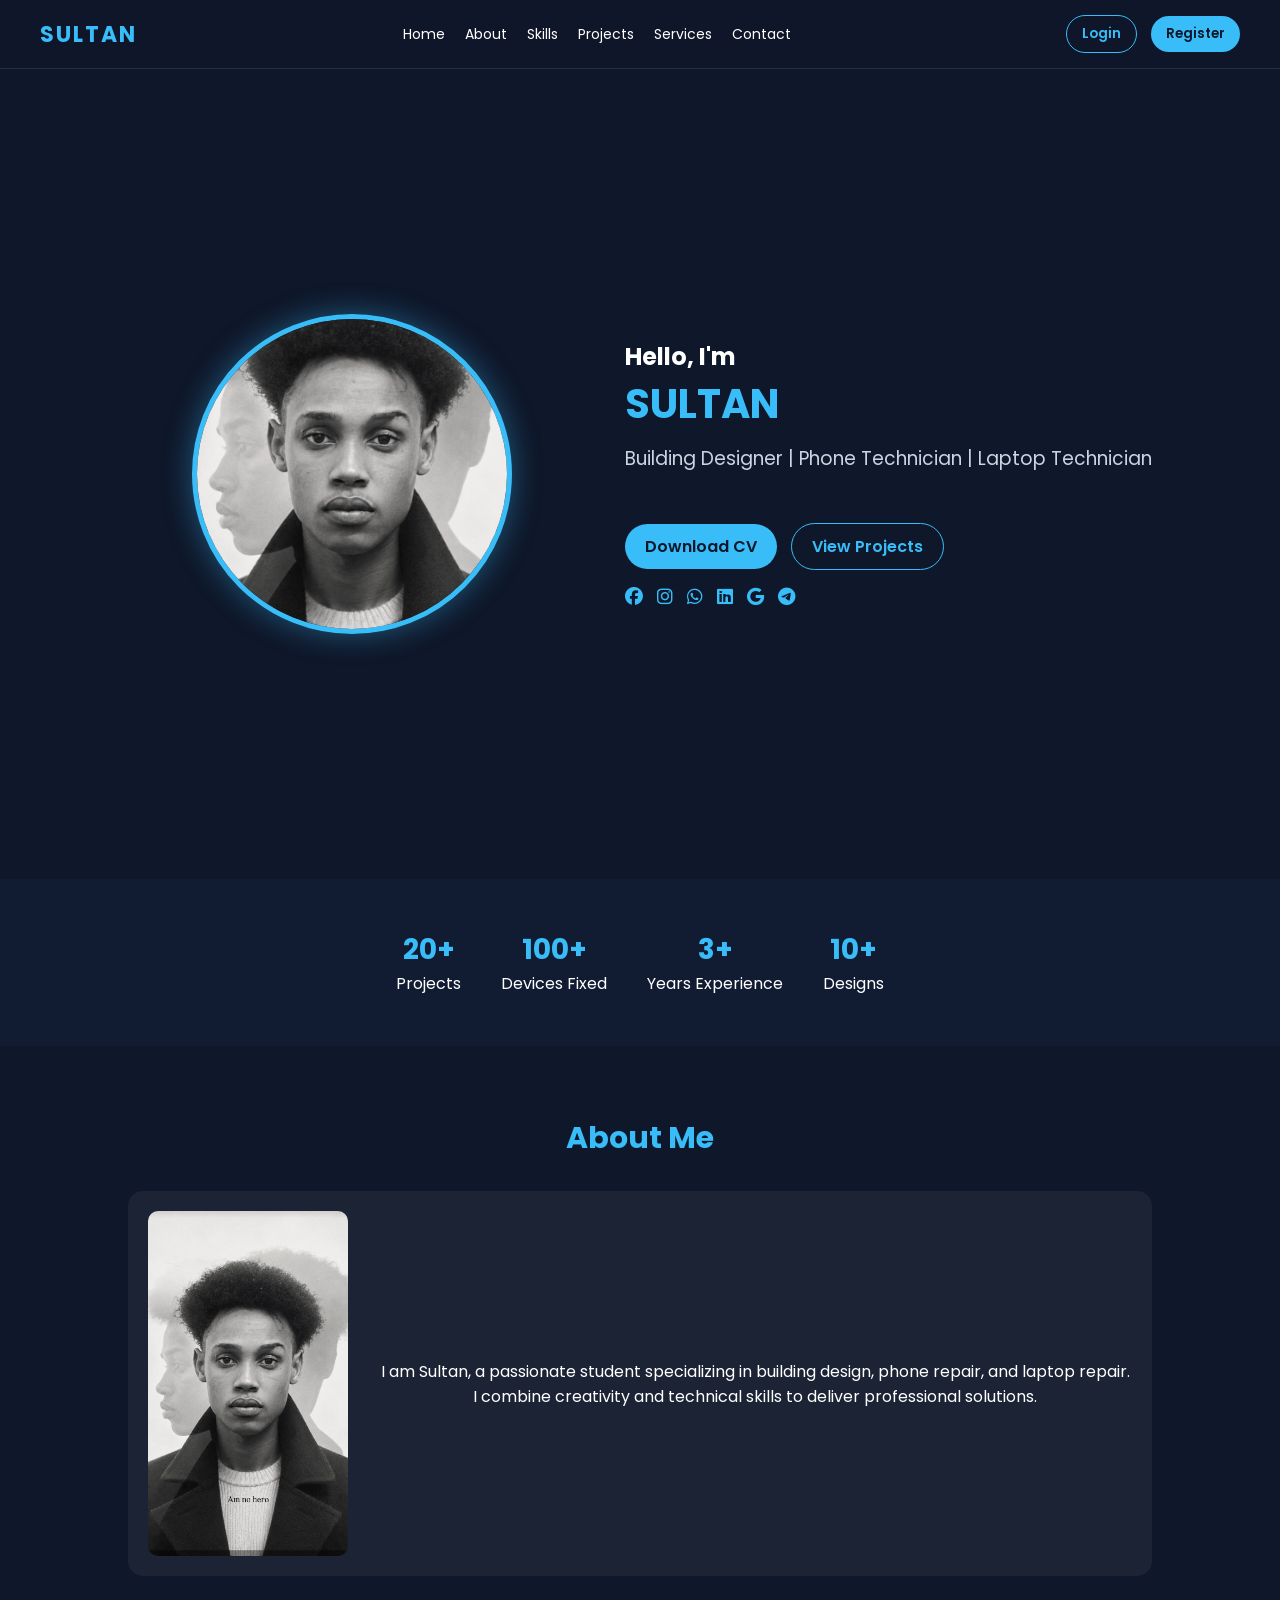
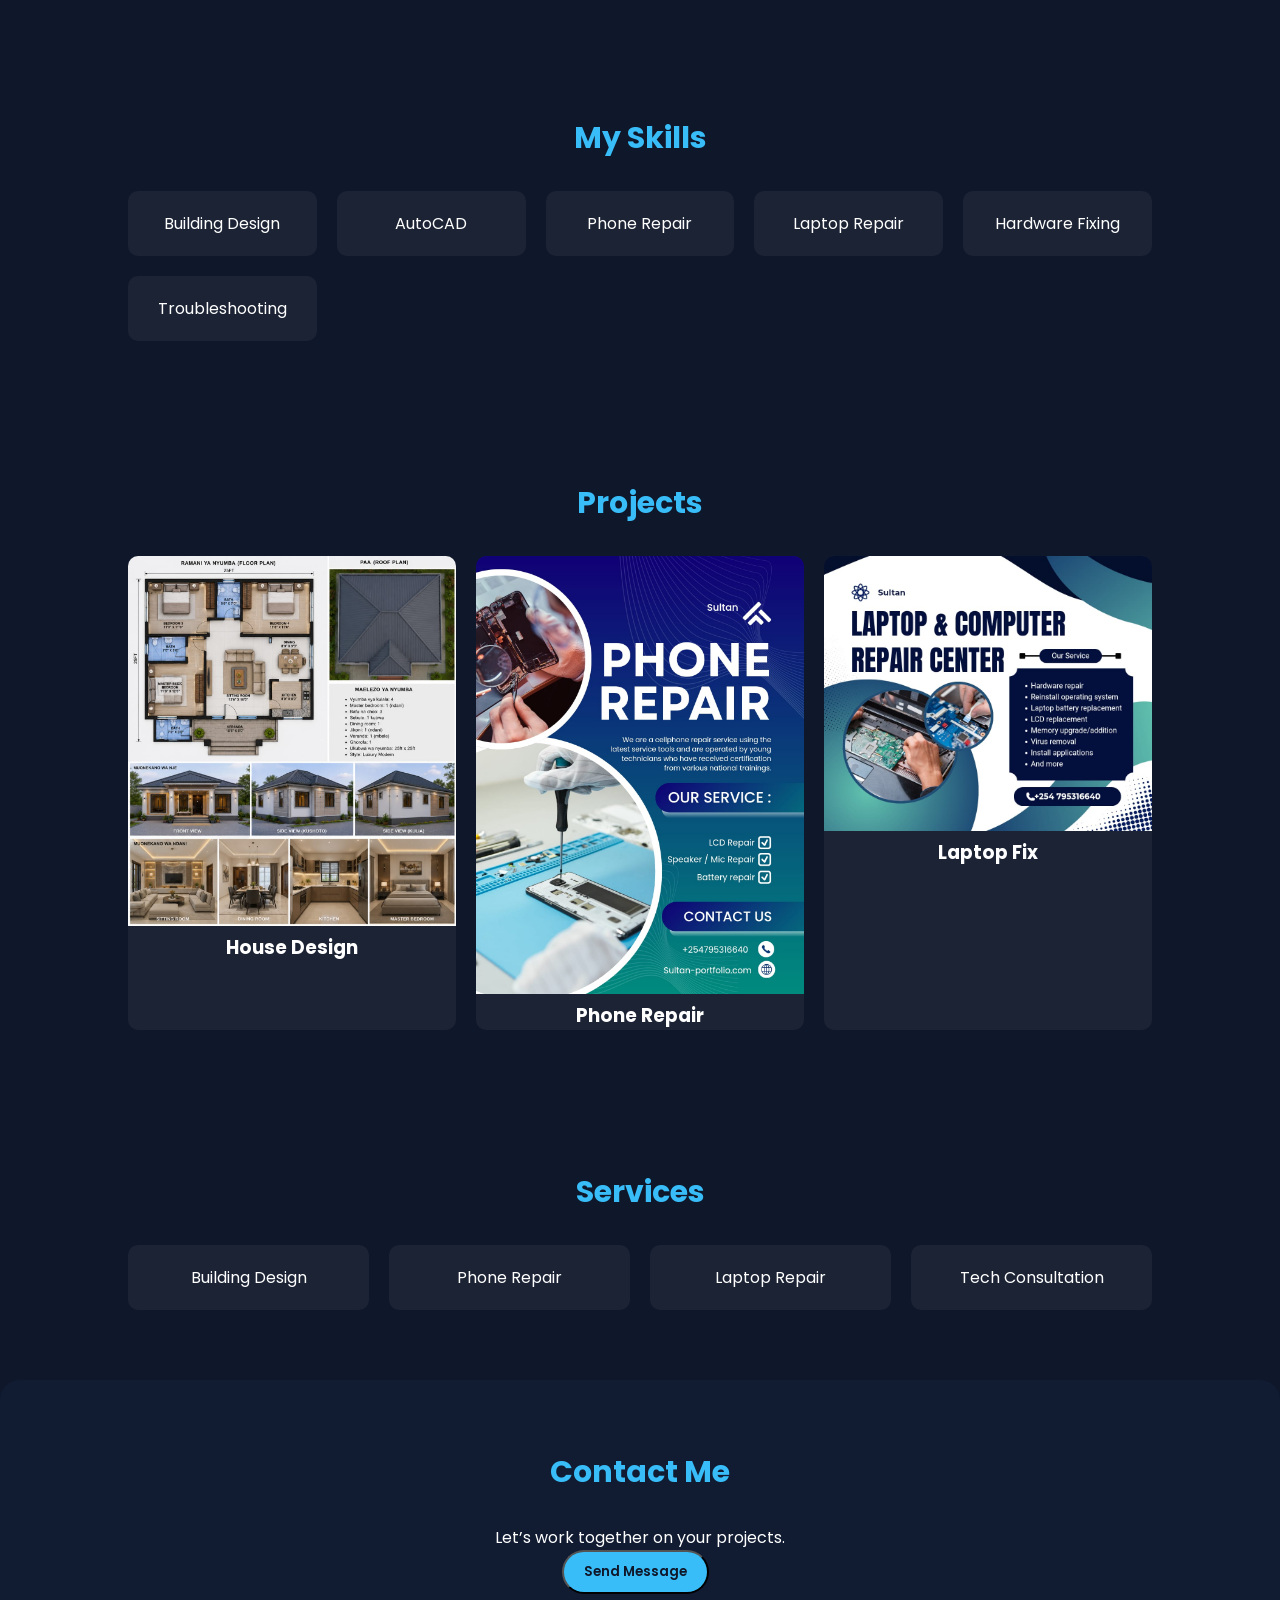
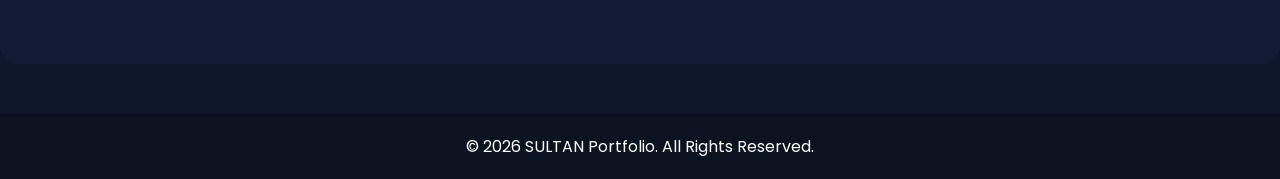
==== index.html @ 7c3688dc "first commit sultan-portfolio" ====
<!DOCTYPE html>
<html lang="en">
<head>
  <meta charset="UTF-8">
  <meta name="viewport" content="width=device-width, initial-scale=1.0">
  <title>SULTAN Portfolio</title>

  <!-- CSS Files -->
  <link rel="stylesheet" href="css/style.css">
  <link rel="stylesheet" href="css/responsive.css">
  <link rel="stylesheet" href="css/animations.css">

  <!-- Icons (optional later use) -->
  <link rel="stylesheet" href="https://cdnjs.cloudflare.com/ajax/libs/font-awesome/6.5.0/css/all.min.css">
</head>

<body>

<!-- ================= NAVBAR ================= -->
<header class="navbar">
  <div class="logo">SULTAN</div>

  <!-- HAMBURGER BUTTON (NEW) -->
  <div class="menu-toggle" id="menu-toggle">
    ☰
  </div>

  <nav class="nav-links" id="nav-links">
    <a href="#home">Home</a>
    <a href="#about">About</a>
    <a href="#skills">Skills</a>
    <a href="#projects">Projects</a>
    <a href="#services">Services</a>
    <a href="#contact">Contact</a>
  </nav>

  <div class="auth-buttons">
    <button id="loginBtn">Login</button>
    <button id="registerBtn">Register</button>
  </div>
</header>


<!-- ================= HERO SECTION ================= -->
<section id="home" class="hero">

  <!-- LEFT IMAGE -->
  <div class="hero-img">
    <img src="images/sultan.jpg" alt="Sultan Profile">
  </div>

  <!-- RIGHT CONTENT -->
  <div class="hero-content">
    <h2 class="hello-text">Hello, I'm</h2>
    <h1><span>SULTAN</span></h1>
    <h3>Building Designer | Phone Technician | Laptop Technician</h3>

    <p class="typing-text">
      <!-- JS typing effect later -->
    </p>

    <div class="hero-buttons">
      <a href="documents/Sultan-CV.pdf" class="btn">Download CV</a>
      <a href="#projects" class="btn outline">View Projects</a>
    </div>

    <!-- SOCIAL ICONS -->
    <div class="social-icons">
      <i class="fab fa-facebook"></i>
      <i class="fab fa-instagram"></i>
      <i class="fab fa-whatsapp"></i>
      <i class="fab fa-linkedin"></i>
       <i class="fab fa-google"></i>
        <i class="fab fa-telegram"></i>
    </div>
  </div>
</section>


<!-- ================= STATS SECTION ================= -->
<section class="stats">
  <div class="stat-box">
    <h2>20+</h2>
    <p>Projects</p>
  </div>

  <div class="stat-box">
    <h2>100+</h2>
    <p>Devices Fixed</p>
  </div>

  <div class="stat-box">
    <h2>3+</h2>
    <p>Years Experience</p>
  </div>

  <div class="stat-box">
    <h2>10+</h2>
    <p>Designs</p>
  </div>
</section>


<!-- ================= ABOUT ================= -->
<section id="about" class="section">
  <h2>About Me</h2>

  <div class="card">
    <img src="images/sultan.jpg" alt="Sultan">

    <div>
      <p>
        I am Sultan, a passionate student specializing in building design,
        phone repair, and laptop repair. I combine creativity and technical
        skills to deliver professional solutions.
      </p>
    </div>
  </div>
</section>


<!-- ================= SKILLS ================= -->
<section id="skills" class="section">
  <h2>My Skills</h2>

  <div class="grid">
    <div class="box">Building Design</div>
    <div class="box">AutoCAD</div>
    <div class="box">Phone Repair</div>
    <div class="box">Laptop Repair</div>
    <div class="box">Hardware Fixing</div>
    <div class="box">Troubleshooting</div>
  </div>
</section>


<!-- ================= PROJECTS ================= -->
<section id="projects" class="section">
  <h2>Projects</h2>

  <div class="grid">
    <div class="project">
      <img src="images/project1.jpg">
      <h3>House Design</h3>
    </div>

    <div class="project">
      <img src="images/project2.jpg">
      <h3>Phone Repair</h3>
    </div>

    <div class="project">
      <img src="images/project3.jpg">
      <h3>Laptop Fix</h3>
    </div>
  </div>
</section>


<!-- ================= SERVICES ================= -->
<section id="services" class="section">
  <h2>Services</h2>

  <div class="grid">
    <div class="box">Building Design</div>
    <div class="box">Phone Repair</div>
    <div class="box">Laptop Repair</div>
    <div class="box">Tech Consultation</div>
  </div>
</section>


<!-- ================= CONTACT ================= -->
<section id="contact" class="section">
  <h2>Contact Me</h2>

  <p>Let’s work together on your projects.</p>

  <button class="btn">Send Message</button>
</section>


<!-- ================= FOOTER ================= -->
<footer>
  <p>© 2026 SULTAN Portfolio. All Rights Reserved.</p>
</footer>


<!-- ================= LOGIN / REGISTER MODAL ================= -->
<div id="authModal" class="modal">

  <div class="modal-box">

    <span class="close" id="closeModal">&times;</span>

    <!-- LOGIN -->
    <div class="form" id="loginForm">
      <h2>Login</h2>
      <input type="email" placeholder="Email">
      <input type="password" placeholder="Password">
      <button>Login</button>
    </div>

    <!-- REGISTER -->
    <div class="form" id="registerForm">
      <h2>Register</h2>
      <input type="text" placeholder="Full Name">
      <input type="email" placeholder="Email">
      <input type="password" placeholder="Password">
      <button>Register</button>
    </div>

  </div>
</div>


<!-- JS -->
<script src="js/script.js"></script>

</body>
</html>
---- css/style.css ----
@import url('https://fonts.googleapis.com/css2?family=Poppins:wght@300;400;600;700&display=swap');

/* ================= GLOBAL ================= */
* {
  margin: 0;
  padding: 0;
  box-sizing: border-box;
  font-family: "Poppins", sans-serif;
}

body {
  background: #0f172a;
  color: #ffffff;
  scroll-behavior: smooth;
}

/* ================= NAVBAR ================= */
.navbar {
  position: sticky;
  top: 0;
  width: 100%;
  display: flex;
  justify-content: space-between;
  align-items: center;
  padding: 15px 40px;
  background: rgba(15, 23, 42, 0.8);
  backdrop-filter: blur(12px);
  z-index: 1000;
  border-bottom: 1px solid rgba(255,255,255,0.1);
}

.logo {
  font-size: 22px;
  font-weight: bold;
  color: #38bdf8;
  letter-spacing: 2px;
}

.nav-links {
  display: flex;
  gap: 20px;
}

.nav-links a {
  color: #ffffff;
  text-decoration: none;
  font-size: 14px;
  transition: 0.3s;
}

.nav-links a:hover {
  color: #38bdf8;
}

/* ================= BUTTONS ================= */
.auth-buttons button {
  padding: 8px 15px;
  border: none;
  border-radius: 20px;
  cursor: pointer;
  margin-left: 10px;
  font-weight: 600;
  transition: 0.3s;
}

#loginBtn {
  background: transparent;
  border: 1px solid #38bdf8;
  color: #38bdf8;
}

#registerBtn {
  background: #38bdf8;
  color: #0f172a;
}

.auth-buttons button:hover {
  transform: scale(1.05);
}

/* ================= HERO ================= */
.hero {
  display: flex;
  justify-content: center;
  align-items: center;
  gap: 60px;
  padding: 80px 10%;
  min-height: 90vh;
}

.hero-img img {
  width: 320px;
  height: 320px;
  border-radius: 50%;
  object-fit: cover;
  border: 5px solid #38bdf8;
  box-shadow: 0 0 30px rgba(56,189,248,0.4);
}

.hero-content h1 {
  font-size: 40px;
}

.hero-content h1 span {
  color: #38bdf8;
}

.hero-content h3 {
  margin-top: 10px;
  font-weight: 400;
  color: #cbd5e1;
}

.typing-text {
  margin-top: 10px;
  color: #38bdf8;
  min-height: 20px;
}
.hero {
  display: flex;
  align-items: center;
  justify-content: space-between;
  gap: 50px;
  padding: 80px 10%;
  flex-wrap: wrap;
}
.hero-img {
  flex: 1;
  display: flex;
  justify-content: center;
}

.hero-img img {
  width: 320px;
  height: 320px;
  border-radius: 50%;
  object-fit: cover;
  border: 5px solid #38bdf8;
}


/* ================= BUTTONS ================= */
.hero-buttons {
  margin-top: 20px;
}

.btn {
  display: inline-block;
  padding: 10px 20px;
  margin-right: 10px;
  background: #38bdf8;
  color: #0f172a;
  border-radius: 25px;
  text-decoration: none;
  font-weight: 600;
  transition: 0.3s;
}

.btn:hover {
  transform: translateY(-3px);
}

.btn.outline {
  background: transparent;
  border: 1px solid #38bdf8;
  color: #38bdf8;
}

/* ================= SOCIAL ICONS ================= */
.social-icons {
  margin-top: 15px;
}

.social-icons i {
  margin-right: 10px;
  font-size: 18px;
  cursor: pointer;
  color: #38bdf8;
}

/* ================= STATS ================= */
.stats {
  display: flex;
  justify-content: center;
  gap: 40px;
  padding: 50px 10%;
  background: #111c33;
}

.stat-box {
  text-align: center;
}

.stat-box h2 {
  color: #38bdf8;
  font-size: 28px;
}

/* ================= SECTIONS ================= */
.section {
  padding: 70px 10%;
  text-align: center;
}

.section h2 {
  margin-bottom: 30px;
  font-size: 30px;
  color: #38bdf8;
}

/* ================= CARD ================= */
.card {
  display: flex;
  gap: 30px;
  align-items: center;
  background: rgba(255,255,255,0.05);
  padding: 20px;
  border-radius: 15px;
}

.card img {
  width: 200px;
  border-radius: 10px;
}

/* ================= GRID ================= */
.grid {
  display: grid;
  grid-template-columns: repeat(auto-fit, minmax(180px, 1fr));
  gap: 20px;
}

.box {
  background: rgba(255,255,255,0.05);
  padding: 20px;
  border-radius: 10px;
  transition: 0.3s;
}

.box:hover {
  transform: translateY(-5px);
  background: rgba(56,189,248,0.1);
}

/* ================= PROJECTS ================= */
.project {
  background: rgba(255,255,255,0.05);
  border-radius: 10px;
  overflow: hidden;
  transition: 0.3s;
}

.project img {
  width: 100%;
}

.project:hover {
  transform: scale(1.05);
}

/* ================= CONTACT ================= */
#contact {
  background: #111c33;
  border-radius: 20px;
}

/* ================= FOOTER ================= */
footer {
  text-align: center;
  padding: 20px;
  background: #0b1220;
  margin-top: 50px;
}

/* ================= MODAL ================= */
.modal {
  display: none;
  position: fixed;
  top: 0;
  left: 0;
  width: 100%;
  height: 100%;
  background: rgba(0,0,0,0.8);
  justify-content: center;
  align-items: center;
}

.modal-box {
  background: #0f172a;
  padding: 30px;
  border-radius: 15px;
  width: 300px;
  text-align: center;
}

.modal-box input {
  width: 100%;
  padding: 10px;
  margin: 10px 0;
  border: none;
  border-radius: 5px;
}

.modal-box button {
  width: 100%;
  padding: 10px;
  background: #38bdf8;
  border: none;
  border-radius: 5px;
  font-weight: bold;
}

.close {
  float: right;
  cursor: pointer;
  font-size: 20px;
}

/* ================= MOBILE NAVBAR ================= */

.menu-toggle {
  display: none;
  font-size: 28px;
  cursor: pointer;
  color: #38bdf8;
}

/* MOBILE */
@media (max-width: 768px) {

  .menu-toggle {
    display: block;
  }

  .nav-links {
    position: absolute;
    top: 70px;
    left: 0;
    width: 100%;
    background: #0f172a;
    flex-direction: column;
    display: none;
    text-align: center;
    padding: 20px 0;
    border-top: 1px solid rgba(255,255,255,0.1);
  }

  .nav-links a {
    padding: 15px;
    display: block;
  }

  .nav-links.active {
    display: flex;
  }
}
---- css/responsive.css ----
/* ================= TABLETS ================= */
@media (max-width: 1024px) {

  .hero {
    flex-direction: column;
    text-align: center;
    padding: 60px 5%;
  }

  .hero-img img {
    width: 250px;
    height: 250px;
  }

  .nav-links {
    gap: 10px;
    flex-wrap: wrap;
    justify-content: center;
  }

  .stats {
    flex-wrap: wrap;
    gap: 20px;
  }
}


/* ================= MOBILE ================= */
@media (max-width: 768px) {

  /* NAVBAR FIX */
  .navbar {
    flex-direction: column;
    padding: 10px 15px;
    text-align: center;
  }

  .nav-links {
    flex-direction: column;
    width: 100%;
    margin-top: 10px;
  }

  .nav-links a {
    padding: 8px 0;
    display: block;
  }

  .auth-buttons {
    margin-top: 10px;
  }

  /* HERO FIX */
  .hero {
    flex-direction: column;
    padding: 40px 20px;
  }

  .hero-content h1 {
    font-size: 28px;
  }

  .hero-img img {
    width: 180px;
    height: 180px;
  }

  .hero-buttons {
    display: flex;
    flex-direction: column;
    gap: 10px;
  }

  /* STATS */
  .stats {
    flex-direction: column;
    text-align: center;
  }

  /* ABOUT CARD */
  .card {
    flex-direction: column;
    text-align: center;
  }

  .card img {
    width: 100%;
    max-width: 250px;
  }

  /* GRID FIX */
  .grid {
    grid-template-columns: 1fr;
  }

  /* PROJECTS */
  .project img {
    width: 100%;
    height: auto;
  }

  /* MODAL */
  .modal-box {
    width: 90%;
  }
}


/* ================= SMALL MOBILE ================= */
@media (max-width: 480px) {

  .hero-content h1 {
    font-size: 22px;
  }

  .hero-content h3 {
    font-size: 14px;
  }

  .btn {
    width: 100%;
    text-align: center;
  }

  .auth-buttons button {
    width: 100%;
    margin: 5px 0;
  }
}
@media (max-width: 1024px) {

  .nav-links {
    flex-wrap: wrap;
    justify-content: center;
    gap: 10px;
  }
}

@media (max-width: 768px) {

  .nav-links {
    flex-direction: column;
    width: 100%;
    text-align: center;
    margin-top: 10px;
  }

  .nav-links a {
    padding: 10px;
    display: block;
  }
}

@media (max-width: 1024px) {

  .stats {
    grid-template-columns: repeat(2, 1fr);
  }
}

@media (max-width: 768px) {

  .stats {
    grid-template-columns: 1fr;
  }
}
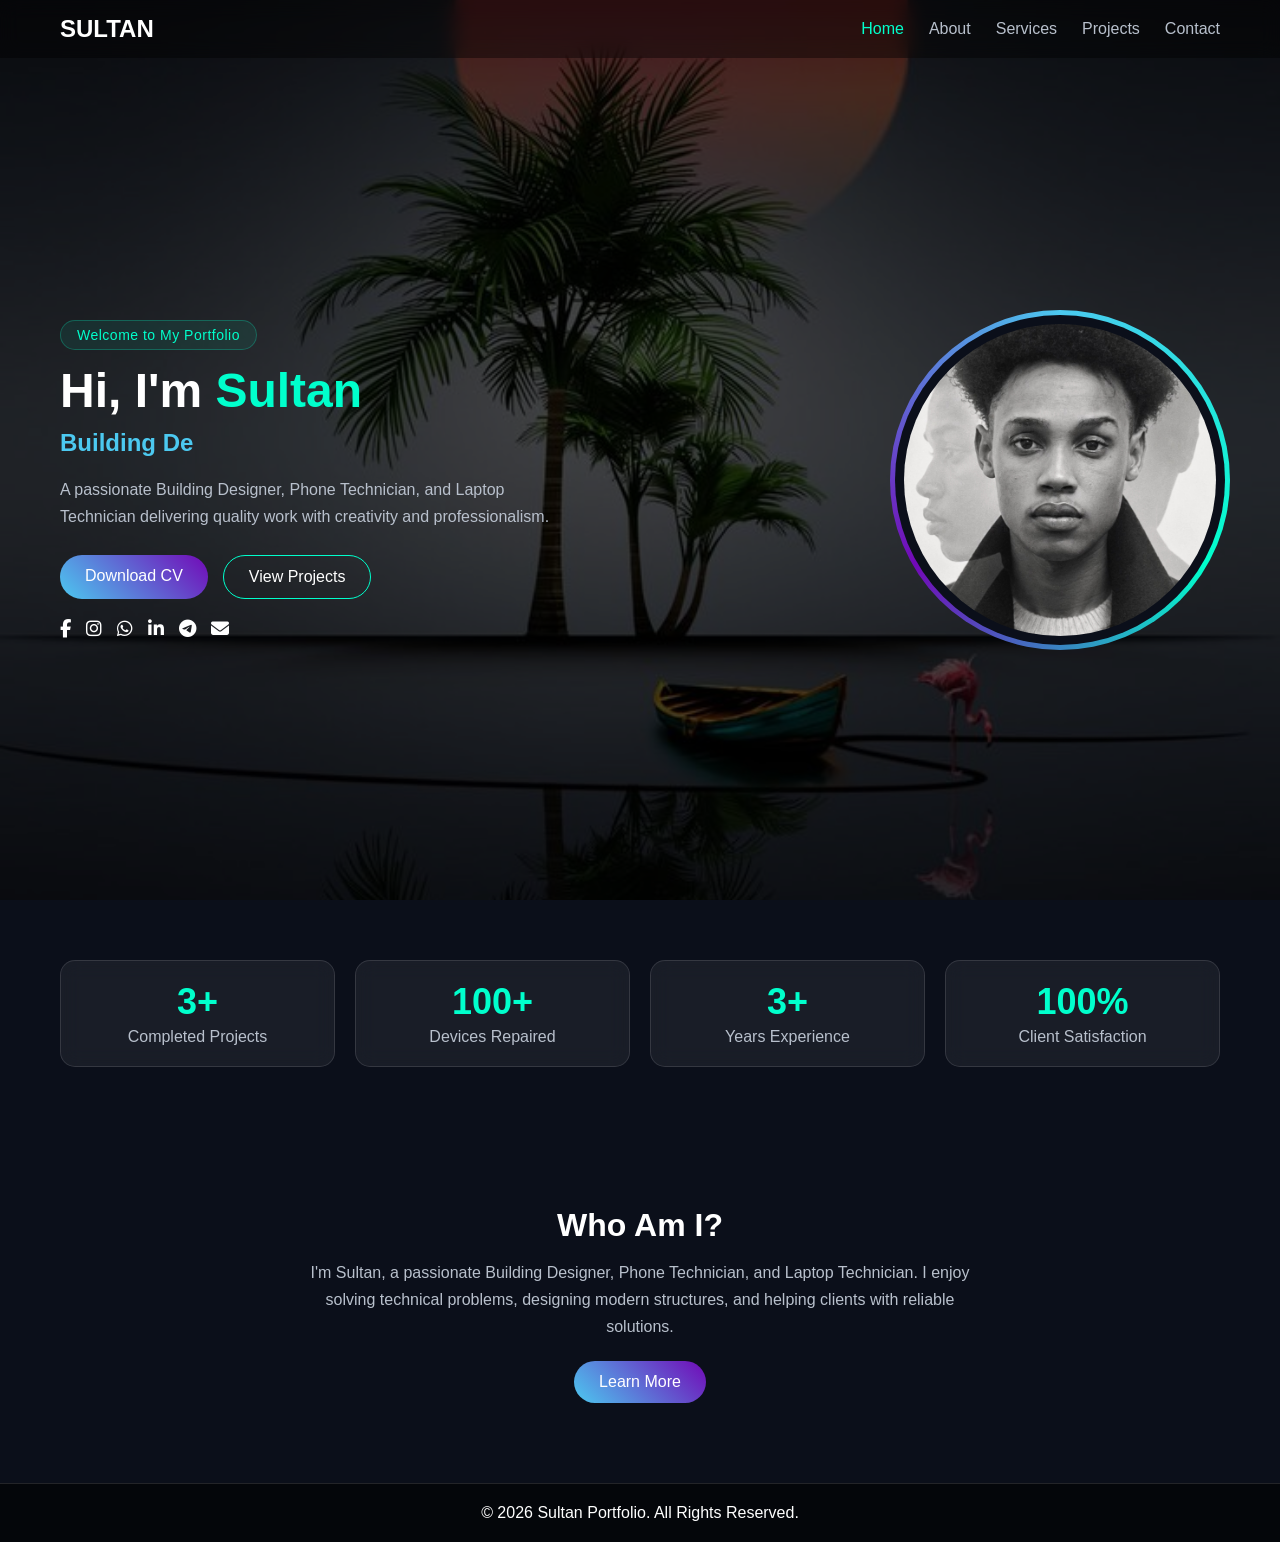
==== commit ef8c0f09: "Fix mobile UI responsiveness and layout improvements" ====
--- a/index.html
+++ b/index.html
@@ -1,221 +1,189 @@
 <!DOCTYPE html>
 <html lang="en">
 <head>
-  <meta charset="UTF-8">
-  <meta name="viewport" content="width=device-width, initial-scale=1.0">
-  <title>SULTAN Portfolio</title>
+    <meta charset="UTF-8">
+    <meta name="viewport" content="width=device-width, initial-scale=1.0">
+    <title>SULTAN | Portfolio</title>
 
-  <!-- CSS Files -->
-  <link rel="stylesheet" href="css/style.css">
-  <link rel="stylesheet" href="css/responsive.css">
-  <link rel="stylesheet" href="css/animations.css">
+    <!-- CSS -->
+    <link rel="stylesheet" href="css/style.css">
+    <link rel="stylesheet" href="css/responsive.css">
+    <link rel="stylesheet" href="css/animations.css">
 
-  <!-- Icons (optional later use) -->
-  <link rel="stylesheet" href="https://cdnjs.cloudflare.com/ajax/libs/font-awesome/6.5.0/css/all.min.css">
+    <!-- Font Awesome -->
+    <link rel="stylesheet"
+    href="https://cdnjs.cloudflare.com/ajax/libs/font-awesome/6.5.0/css/all.min.css">
 </head>
 
 <body>
 
 <!-- ================= NAVBAR ================= -->
+
 <header class="navbar">
-  <div class="logo">SULTAN</div>
 
-  <!-- HAMBURGER BUTTON (NEW) -->
-  <div class="menu-toggle" id="menu-toggle">
-    ☰
-  </div>
+    <div class="logo">
+        <a href="index.html">SULTAN</a>
+    </div>
 
-  <nav class="nav-links" id="nav-links">
-    <a href="#home">Home</a>
-    <a href="#about">About</a>
-    <a href="#skills">Skills</a>
-    <a href="#projects">Projects</a>
-    <a href="#services">Services</a>
-    <a href="#contact">Contact</a>
-  </nav>
+    <div class="menu-toggle">
+        <i class="fas fa-bars"></i>
+    </div>
 
-  <div class="auth-buttons">
-    <button id="loginBtn">Login</button>
-    <button id="registerBtn">Register</button>
-  </div>
+    <nav class="nav-links">
+        <a href="index.html" class="active">Home</a>
+        <a href="about.html">About</a>
+        <a href="services.html">Services</a>
+        <a href="projects.html">Projects</a>
+        <a href="contact.html">Contact</a>
+    </nav>
+
 </header>
 
 
-<!-- ================= HERO SECTION ================= -->
-<section id="home" class="hero">
+<!-- ================= HERO ================= -->
 
-  <!-- LEFT IMAGE -->
-  <div class="hero-img">
-    <img src="images/sultan.jpg" alt="Sultan Profile">
-  </div>
+<section class="hero">
 
-  <!-- RIGHT CONTENT -->
-  <div class="hero-content">
-    <h2 class="hello-text">Hello, I'm</h2>
-    <h1><span>SULTAN</span></h1>
-    <h3>Building Designer | Phone Technician | Laptop Technician</h3>
+    <div class="hero-overlay"></div>
 
-    <p class="typing-text">
-      <!-- JS typing effect later -->
-    </p>
+    <div class="hero-container">
 
-    <div class="hero-buttons">
-      <a href="documents/Sultan-CV.pdf" class="btn">Download CV</a>
-      <a href="#projects" class="btn outline">View Projects</a>
+        <div class="hero-content">
+
+            <span class="welcome">
+                Welcome to My Portfolio
+            </span>
+
+            <h1>
+                Hi, I'm
+                <span>Sultan</span>
+            </h1>
+
+            <h2 class="typing-text"></h2>
+
+            <p>
+                A passionate Building Designer, Phone Technician,
+                and Laptop Technician delivering quality work
+                with creativity and professionalism.
+            </p>
+
+            <div class="hero-buttons">
+
+                <a href="documents/cv.pdf" class="btn">
+                    Download CV
+                </a>
+
+                <a href="projects.html" class="btn outline">
+                    View Projects
+                </a>
+
+            </div>
+
+            <div class="social-icons">
+
+                <a href="#"><i class="fab fa-facebook-f"></i></a>
+
+                <a href="#"><i class="fab fa-instagram"></i></a>
+
+                <a href="#"><i class="fab fa-whatsapp"></i></a>
+
+                <a href="#"><i class="fab fa-linkedin-in"></i></a>
+
+                <a href="#"><i class="fab fa-telegram-plane"></i></a>
+
+                <a href="#"><i class="fas fa-envelope"></i></a>
+
+            </div>
+
+        </div>
+
+
+        <div class="hero-image">
+
+            <img src="images/sultan.jpg" alt="Sultan">
+
+        </div>
+
     </div>
 
-    <!-- SOCIAL ICONS -->
-    <div class="social-icons">
-      <i class="fab fa-facebook"></i>
-      <i class="fab fa-instagram"></i>
-      <i class="fab fa-whatsapp"></i>
-      <i class="fab fa-linkedin"></i>
-       <i class="fab fa-google"></i>
-        <i class="fab fa-telegram"></i>
-    </div>
-  </div>
 </section>
 
 
-<!-- ================= STATS SECTION ================= -->
+
+<!-- ================= STATS ================= -->
+
 <section class="stats">
-  <div class="stat-box">
-    <h2>20+</h2>
-    <p>Projects</p>
-  </div>
 
-  <div class="stat-box">
-    <h2>100+</h2>
-    <p>Devices Fixed</p>
-  </div>
+    <div class="stat-card">
+        <h2>3+</h2>
+        <p>Completed Projects</p>
+    </div>
 
-  <div class="stat-box">
-    <h2>3+</h2>
-    <p>Years Experience</p>
-  </div>
+    <div class="stat-card">
+        <h2>100+</h2>
+        <p>Devices Repaired</p>
+    </div>
 
-  <div class="stat-box">
-    <h2>10+</h2>
-    <p>Designs</p>
-  </div>
+    <div class="stat-card">
+        <h2>3+</h2>
+        <p>Years Experience</p>
+    </div>
+
+    <div class="stat-card">
+        <h2>100%</h2>
+        <p>Client Satisfaction</p>
+    </div>
+
 </section>
 
 
-<!-- ================= ABOUT ================= -->
-<section id="about" class="section">
-  <h2>About Me</h2>
 
-  <div class="card">
-    <img src="images/sultan.jpg" alt="Sultan">
+<!-- ================= SHORT ABOUT ================= -->
 
-    <div>
-      <p>
-        I am Sultan, a passionate student specializing in building design,
-        phone repair, and laptop repair. I combine creativity and technical
-        skills to deliver professional solutions.
-      </p>
+<section class="home-about">
+
+    <div class="about-content">
+
+        <h2>Who Am I?</h2>
+
+        <p>
+            I'm Sultan, a passionate Building Designer,
+            Phone Technician, and Laptop Technician.
+            I enjoy solving technical problems, designing
+            modern structures, and helping clients with
+            reliable solutions.
+        </p>
+
+        <a href="about.html" class="btn">
+            Learn More
+        </a>
+
     </div>
-  </div>
+
 </section>
 
 
-<!-- ================= SKILLS ================= -->
-<section id="skills" class="section">
-  <h2>My Skills</h2>
-
-  <div class="grid">
-    <div class="box">Building Design</div>
-    <div class="box">AutoCAD</div>
-    <div class="box">Phone Repair</div>
-    <div class="box">Laptop Repair</div>
-    <div class="box">Hardware Fixing</div>
-    <div class="box">Troubleshooting</div>
-  </div>
-</section>
-
-
-<!-- ================= PROJECTS ================= -->
-<section id="projects" class="section">
-  <h2>Projects</h2>
-
-  <div class="grid">
-    <div class="project">
-      <img src="images/project1.jpg">
-      <h3>House Design</h3>
-    </div>
-
-    <div class="project">
-      <img src="images/project2.jpg">
-      <h3>Phone Repair</h3>
-    </div>
-
-    <div class="project">
-      <img src="images/project3.jpg">
-      <h3>Laptop Fix</h3>
-    </div>
-  </div>
-</section>
-
-
-<!-- ================= SERVICES ================= -->
-<section id="services" class="section">
-  <h2>Services</h2>
-
-  <div class="grid">
-    <div class="box">Building Design</div>
-    <div class="box">Phone Repair</div>
-    <div class="box">Laptop Repair</div>
-    <div class="box">Tech Consultation</div>
-  </div>
-</section>
-
-
-<!-- ================= CONTACT ================= -->
-<section id="contact" class="section">
-  <h2>Contact Me</h2>
-
-  <p>Let’s work together on your projects.</p>
-
-  <button class="btn">Send Message</button>
-</section>
-
 
 <!-- ================= FOOTER ================= -->
+
 <footer>
-  <p>© 2026 SULTAN Portfolio. All Rights Reserved.</p>
+
+    <p>
+
+        © 2026 Sultan Portfolio.
+        All Rights Reserved.
+
+    </p>
+
 </footer>
 
 
-<!-- ================= LOGIN / REGISTER MODAL ================= -->
-<div id="authModal" class="modal">
-
-  <div class="modal-box">
-
-    <span class="close" id="closeModal">&times;</span>
-
-    <!-- LOGIN -->
-    <div class="form" id="loginForm">
-      <h2>Login</h2>
-      <input type="email" placeholder="Email">
-      <input type="password" placeholder="Password">
-      <button>Login</button>
-    </div>
-
-    <!-- REGISTER -->
-    <div class="form" id="registerForm">
-      <h2>Register</h2>
-      <input type="text" placeholder="Full Name">
-      <input type="email" placeholder="Email">
-      <input type="password" placeholder="Password">
-      <button>Register</button>
-    </div>
-
-  </div>
-</div>
-
 
 <!-- JS -->
+
 <script src="js/script.js"></script>
+<script src="js/typing.js"></script>
+<script src="js/animations.js"></script>
 
 </body>
-</html>
+</html>
--- a/css/style.css
+++ b/css/style.css
@@ -1,356 +1,670 @@
-@import url('https://fonts.googleapis.com/css2?family=Poppins:wght@300;400;600;700&display=swap');
-
-/* ================= GLOBAL ================= */
+/* ================= ROOT VARIABLES ================= */
+:root {
+    --bg: #0b0f1a;
+    --card: rgba(255, 255, 255, 0.06);
+    --card-border: rgba(255, 255, 255, 0.12);
+    --text: #ffffff;
+    --muted: #b8c0cc;
+    --primary: #4cc9f0;
+    --secondary: #7209b7;
+    --accent: #00ffcc;
+}
+
+/* ================= RESET ================= */
 * {
-  margin: 0;
-  padding: 0;
-  box-sizing: border-box;
-  font-family: "Poppins", sans-serif;
+    margin: 0;
+    padding: 0;
+    box-sizing: border-box;
+    font-family: 'Segoe UI', sans-serif;
 }
 
 body {
-  background: #0f172a;
-  color: #ffffff;
-  scroll-behavior: smooth;
+    background: var(--bg);
+    color: var(--text);
+    overflow-x: hidden;
 }
 
 /* ================= NAVBAR ================= */
 .navbar {
-  position: sticky;
-  top: 0;
-  width: 100%;
-  display: flex;
-  justify-content: space-between;
-  align-items: center;
-  padding: 15px 40px;
-  background: rgba(15, 23, 42, 0.8);
-  backdrop-filter: blur(12px);
-  z-index: 1000;
-  border-bottom: 1px solid rgba(255,255,255,0.1);
-}
-
-.logo {
-  font-size: 22px;
-  font-weight: bold;
-  color: #38bdf8;
-  letter-spacing: 2px;
+    position: fixed;
+    top: 0;
+    width: 100%;
+    padding: 15px 60px;
+    display: flex;
+    justify-content: space-between;
+    align-items: center;
+    background: rgba(0,0,0,0.4);
+    backdrop-filter: blur(10px);
+    z-index: 1000;
+}
+
+.navbar .logo a {
+    color: var(--text);
+    font-size: 24px;
+    font-weight: bold;
+    text-decoration: none;
 }
 
 .nav-links {
-  display: flex;
-  gap: 20px;
+    display: flex;
+    gap: 25px;
 }
 
 .nav-links a {
-  color: #ffffff;
-  text-decoration: none;
-  font-size: 14px;
-  transition: 0.3s;
-}
-
-.nav-links a:hover {
-  color: #38bdf8;
-}
-
-/* ================= BUTTONS ================= */
-.auth-buttons button {
-  padding: 8px 15px;
-  border: none;
-  border-radius: 20px;
-  cursor: pointer;
-  margin-left: 10px;
-  font-weight: 600;
-  transition: 0.3s;
-}
-
-#loginBtn {
-  background: transparent;
-  border: 1px solid #38bdf8;
-  color: #38bdf8;
-}
-
-#registerBtn {
-  background: #38bdf8;
-  color: #0f172a;
-}
-
-.auth-buttons button:hover {
-  transform: scale(1.05);
+    color: var(--muted);
+    text-decoration: none;
+    transition: 0.3s;
+}
+
+.nav-links a:hover,
+.nav-links a.active {
+    color: var(--accent);
+}
+
+.menu-toggle {
+    display: none;
+}
+
+/* ================= HERO TEXT ================= */
+.welcome {
+    display: inline-block;
+    margin-bottom: 12px;
+    padding: 6px 16px;
+    font-size: 14px;
+    letter-spacing: 0.5px;
+    color: var(--accent);
+    background: rgba(0, 255, 204, 0.08);
+    border: 1px solid rgba(0, 255, 204, 0.25);
+    border-radius: 20px;
+}
+
+.hero-content h1 {
+    font-size: 48px;
+    line-height: 1.2;
+    margin-bottom: 10px;
+}
+
+.typing-text {
+    font-size: 24px;
+    color: var(--primary);
+    min-height: 32px;
+    margin-bottom: 15px;
+}
+
+.hero-content p {
+    line-height: 1.7;
+    color: var(--muted);
+    max-width: 520px;
 }
 
 /* ================= HERO ================= */
 .hero {
-  display: flex;
-  justify-content: center;
-  align-items: center;
-  gap: 60px;
-  padding: 80px 10%;
-  min-height: 90vh;
-}
-
-.hero-img img {
-  width: 320px;
-  height: 320px;
-  border-radius: 50%;
-  object-fit: cover;
-  border: 5px solid #38bdf8;
-  box-shadow: 0 0 30px rgba(56,189,248,0.4);
-}
-
-.hero-content h1 {
-  font-size: 40px;
-}
-
-.hero-content h1 span {
-  color: #38bdf8;
-}
-
-.hero-content h3 {
-  margin-top: 10px;
-  font-weight: 400;
-  color: #cbd5e1;
-}
-
-.typing-text {
-  margin-top: 10px;
-  color: #38bdf8;
-  min-height: 20px;
-}
-.hero {
-  display: flex;
-  align-items: center;
-  justify-content: space-between;
-  gap: 50px;
-  padding: 80px 10%;
-  flex-wrap: wrap;
-}
-.hero-img {
-  flex: 1;
-  display: flex;
-  justify-content: center;
-}
-
-.hero-img img {
-  width: 320px;
-  height: 320px;
-  border-radius: 50%;
-  object-fit: cover;
-  border: 5px solid #38bdf8;
-}
-
-
-/* ================= BUTTONS ================= */
+    height: 100vh;
+    display: flex;
+    align-items: center;
+    justify-content: space-between;
+    padding: 120px 60px 60px;
+    position: relative;
+    background: url("../images/hero.jpg") center/cover no-repeat;
+}
+
+.hero::before {
+    content: "";
+    position: absolute;
+    inset: 0;
+    background: rgba(0,0,0,0.7);
+}
+
+.hero-container {
+    position: relative;
+    display: flex;
+    justify-content: space-between;
+    width: 100%;
+    align-items: center;
+}
+
+.hero-content {
+    max-width: 600px;
+}
+
+.hero h1 span {
+    color: var(--accent);
+}
+
 .hero-buttons {
-  margin-top: 20px;
+    margin-top: 20px;
+    display: flex;
+    gap: 15px;
 }
 
 .btn {
-  display: inline-block;
-  padding: 10px 20px;
-  margin-right: 10px;
-  background: #38bdf8;
-  color: #0f172a;
-  border-radius: 25px;
-  text-decoration: none;
-  font-weight: 600;
-  transition: 0.3s;
+    padding: 12px 25px;
+    border: none;
+    background: linear-gradient(45deg, var(--primary), var(--secondary));
+    color: white;
+    border-radius: 30px;
+    text-decoration: none;
+    transition: 0.3s;
+    display: inline-block;
 }
 
 .btn:hover {
-  transform: translateY(-3px);
+    transform: scale(1.05);
 }
 
 .btn.outline {
-  background: transparent;
-  border: 1px solid #38bdf8;
-  color: #38bdf8;
+    background: transparent;
+    border: 1px solid var(--accent);
+}
+
+/* ================= HERO IMAGE ================= */
+.hero-image {
+    position: relative;
+    display: flex;
+    justify-content: center;
+    align-items: center;
+}
+
+/* circular image */
+.hero-image img {
+    width: 320px;
+    height: 320px;
+    object-fit: cover;
+    border-radius: 50%;
+    border: 4px solid transparent;
+    z-index: 2;
+}
+
+/* moving border effect */
+.hero-image::before {
+    content: "";
+    position: absolute;
+    width: 340px;
+    height: 340px;
+    border-radius: 50%;
+    background: conic-gradient(
+        var(--primary),
+        var(--accent),
+        var(--secondary),
+        var(--primary)
+    );
+    animation: rotate 4s linear infinite;
+    z-index: 1;
+}
+
+/* inner cut to make border look like ring */
+.hero-image::after {
+    content: "";
+    position: absolute;
+    width: 330px;
+    height: 330px;
+    border-radius: 50%;
+    background: var(--bg);
+    z-index: 1;
+}
+
+@keyframes rotate {
+    from {
+        transform: rotate(0deg);
+    }
+    to {
+        transform: rotate(360deg);
+    }
 }
 
 /* ================= SOCIAL ICONS ================= */
 .social-icons {
-  margin-top: 15px;
-}
-
-.social-icons i {
-  margin-right: 10px;
-  font-size: 18px;
-  cursor: pointer;
-  color: #38bdf8;
+    margin-top: 20px;
+    display: flex;
+    gap: 15px;
+}
+
+.social-icons a {
+    color: var(--text);
+    font-size: 18px;
+    transition: 0.3s;
+}
+
+.social-icons a:hover {
+    color: var(--accent);
+    transform: translateY(-3px);
 }
 
 /* ================= STATS ================= */
 .stats {
-  display: flex;
-  justify-content: center;
-  gap: 40px;
-  padding: 50px 10%;
-  background: #111c33;
-}
-
-.stat-box {
-  text-align: center;
-}
-
-.stat-box h2 {
-  color: #38bdf8;
-  font-size: 28px;
+    display: grid;
+    grid-template-columns: repeat(auto-fit, minmax(200px, 1fr));
+    padding: 60px;
+    gap: 20px;
+}
+
+.stat-card {
+    background: var(--card);
+    border: 1px solid var(--card-border);
+    padding: 20px;
+    text-align: center;
+    border-radius: 15px;
+    backdrop-filter: blur(10px);
 }
 
 /* ================= SECTIONS ================= */
-.section {
-  padding: 70px 10%;
-  text-align: center;
-}
-
-.section h2 {
-  margin-bottom: 30px;
-  font-size: 30px;
-  color: #38bdf8;
-}
-
-/* ================= CARD ================= */
-.card {
-  display: flex;
-  gap: 30px;
-  align-items: center;
-  background: rgba(255,255,255,0.05);
-  padding: 20px;
-  border-radius: 15px;
-}
-
-.card img {
-  width: 200px;
-  border-radius: 10px;
-}
-
-/* ================= GRID ================= */
-.grid {
-  display: grid;
-  grid-template-columns: repeat(auto-fit, minmax(180px, 1fr));
-  gap: 20px;
-}
-
-.box {
-  background: rgba(255,255,255,0.05);
-  padding: 20px;
-  border-radius: 10px;
-  transition: 0.3s;
-}
-
-.box:hover {
-  transform: translateY(-5px);
-  background: rgba(56,189,248,0.1);
+section {
+    padding: 80px 60px;
+}
+
+.page-hero {
+    position: relative;
+    height: 40vh;
+    display: flex;
+    align-items: center;
+    justify-content: center;
+    text-align: center;
+    background: linear-gradient(135deg, #0b0f1a, #111827);
+}
+
+.page-content h1 {
+    font-size: 40px;
+}
+
+/* ================= ABOUT ================= */
+.about-section {
+    display: flex;
+    gap: 40px;
+    align-items: center;
+}
+
+.about-image img {
+    width: 300px;
+    border-radius: 20px;
+}
+
+.about-text {
+    max-width: 600px;
+}
+
+.about-text p {
+    color: var(--muted);
+    line-height: 1.7;
+    margin-bottom: 15px;
+}
+
+/* ================= SERVICES ================= */
+.services-grid {
+    display: grid;
+    grid-template-columns: repeat(auto-fit, minmax(250px, 1fr));
+    gap: 20px;
+}
+
+.service-card {
+    background: var(--card);
+    border: 1px solid var(--card-border);
+    padding: 25px;
+    border-radius: 15px;
+    text-align: center;
+    transition: 0.3s;
+}
+
+.service-card:hover {
+    transform: translateY(-5px);
+    border-color: var(--accent);
 }
 
 /* ================= PROJECTS ================= */
-.project {
-  background: rgba(255,255,255,0.05);
-  border-radius: 10px;
-  overflow: hidden;
-  transition: 0.3s;
-}
-
-.project img {
-  width: 100%;
-}
-
-.project:hover {
-  transform: scale(1.05);
+.projects-grid {
+    display: grid;
+    grid-template-columns: repeat(auto-fit, minmax(280px, 1fr));
+    gap: 20px;
+}
+
+.project-card {
+    background: var(--card);
+    border-radius: 15px;
+    overflow: hidden;
+    border: 1px solid var(--card-border);
+    transition: 0.3s;
+}
+
+.project-card img {
+    width: 100%;
+    height: 200px;
+    object-fit: cover;
+}
+
+.project-thumb {
+    display: flex;
+    align-items: center;
+    justify-content: center;
+    height: 200px;
+    font-size: 48px;
+    color: var(--text);
+}
+
+.project-thumb--design {
+    background: linear-gradient(135deg, #1a3a5c, #4cc9f0);
+}
+
+.project-thumb--phone {
+    background: linear-gradient(135deg, #2d1b4e, #7209b7);
+}
+
+.project-thumb--laptop {
+    background: linear-gradient(135deg, #1a4038, #00ffcc);
+}
+
+.project-content {
+    padding: 20px;
+}
+
+.project-content h3 {
+    margin-bottom: 8px;
+}
+
+.project-content p {
+    color: var(--muted);
+    line-height: 1.6;
+}
+
+.project-card:hover {
+    transform: scale(1.03);
 }
 
 /* ================= CONTACT ================= */
-#contact {
-  background: #111c33;
-  border-radius: 20px;
+.contact-section {
+    display: grid;
+    grid-template-columns: 1fr 1fr;
+    gap: 40px;
+}
+
+.contact-form {
+    background: var(--card);
+    padding: 30px;
+    border-radius: 15px;
+    border: 1px solid var(--card-border);
+}
+
+.input-box {
+    position: relative;
+    margin-bottom: 20px;
+}
+
+.input-box input,
+.input-box textarea {
+    width: 100%;
+    padding: 12px;
+    background: transparent;
+    border: 1px solid var(--card-border);
+    color: white;
+    border-radius: 10px;
+}
+
+.input-box label {
+    position: absolute;
+    left: 10px;
+    top: 12px;
+    color: var(--muted);
+    transition: 0.3s;
+}
+
+.input-box input:focus + label,
+.input-box textarea:focus + label,
+.input-box input:not(:placeholder-shown) + label,
+.input-box textarea:not(:placeholder-shown) + label {
+    top: -10px;
+    font-size: 12px;
+    color: var(--accent);
 }
 
 /* ================= FOOTER ================= */
 footer {
-  text-align: center;
-  padding: 20px;
-  background: #0b1220;
-  margin-top: 50px;
-}
-
-/* ================= MODAL ================= */
-.modal {
-  display: none;
-  position: fixed;
-  top: 0;
-  left: 0;
-  width: 100%;
-  height: 100%;
-  background: rgba(0,0,0,0.8);
-  justify-content: center;
-  align-items: center;
-}
-
-.modal-box {
-  background: #0f172a;
-  padding: 30px;
-  border-radius: 15px;
-  width: 300px;
-  text-align: center;
-}
-
-.modal-box input {
-  width: 100%;
-  padding: 10px;
-  margin: 10px 0;
-  border: none;
-  border-radius: 5px;
-}
-
-.modal-box button {
-  width: 100%;
-  padding: 10px;
-  background: #38bdf8;
-  border: none;
-  border-radius: 5px;
-  font-weight: bold;
-}
-
-.close {
-  float: right;
-  cursor: pointer;
-  font-size: 20px;
-}
-
-/* ================= MOBILE NAVBAR ================= */
-
-.menu-toggle {
-  display: none;
-  font-size: 28px;
-  cursor: pointer;
-  color: #38bdf8;
-}
-
-/* MOBILE */
-@media (max-width: 768px) {
-
-  .menu-toggle {
-    display: block;
-  }
-
-  .nav-links {
+    text-align: center;
+    padding: 20px;
+    background: rgba(0,0,0,0.6);
+    border-top: 1px solid var(--card-border);
+}
+
+/* ================= PAGE OVERLAY ================= */
+.page-overlay {
     position: absolute;
-    top: 70px;
-    left: 0;
-    width: 100%;
-    background: #0f172a;
-    flex-direction: column;
-    display: none;
-    text-align: center;
-    padding: 20px 0;
-    border-top: 1px solid rgba(255,255,255,0.1);
-  }
-
-  .nav-links a {
-    padding: 15px;
-    display: block;
-  }
-
-  .nav-links.active {
-    display: flex;
-  }
+    inset: 0;
+    background: rgba(0, 0, 0, 0.45);
+}
+
+.page-content {
+    position: relative;
+    z-index: 1;
+}
+
+.page-content p {
+    margin-top: 10px;
+    color: var(--muted);
+    max-width: 600px;
+    line-height: 1.6;
+}
+
+/* ================= INFO SECTIONS ================= */
+.info-section,
+.skills-section,
+.goals-section,
+.why-section,
+.cta-section,
+.services-section,
+.projects-section {
+    max-width: 1100px;
+    margin: 0 auto;
+}
+
+.info-section h2,
+.skills-section h2,
+.goals-section h2,
+.why-section h2,
+.cta-section h2 {
+    text-align: center;
+    margin-bottom: 30px;
+    font-size: 32px;
+}
+
+.info-card {
+    display: flex;
+    align-items: flex-start;
+    gap: 20px;
+    padding: 25px;
+    background: var(--card);
+    border: 1px solid var(--card-border);
+    border-radius: 15px;
+    max-width: 700px;
+    margin: 0 auto;
+}
+
+.info-card i {
+    font-size: 28px;
+    color: var(--accent);
+    margin-top: 4px;
+}
+
+.info-card h3 {
+    margin-bottom: 8px;
+}
+
+.info-card p {
+    color: var(--muted);
+    line-height: 1.7;
+}
+
+/* ================= SKILLS ================= */
+.skills-grid {
+    display: grid;
+    grid-template-columns: repeat(auto-fit, minmax(160px, 1fr));
+    gap: 15px;
+}
+
+.skill-card {
+    padding: 18px;
+    text-align: center;
+    background: var(--card);
+    border: 1px solid var(--card-border);
+    border-radius: 12px;
+    transition: 0.3s;
+}
+
+.skill-card:hover {
+    border-color: var(--accent);
+    transform: translateY(-3px);
+}
+
+/* ================= GOALS & CTA ================= */
+.goals-section {
+    text-align: center;
+}
+
+.goals-section p,
+.cta-section p {
+    max-width: 650px;
+    margin: 0 auto 25px;
+    color: var(--muted);
+    line-height: 1.7;
+}
+
+.about-buttons {
+    display: flex;
+    gap: 15px;
+    justify-content: center;
+    flex-wrap: wrap;
+}
+
+.cta-section {
+    text-align: center;
+    background: rgba(255, 255, 255, 0.03);
+    border-top: 1px solid var(--card-border);
+    border-bottom: 1px solid var(--card-border);
+}
+
+/* ================= WHY SECTION ================= */
+.why-grid {
+    display: grid;
+    grid-template-columns: repeat(auto-fit, minmax(240px, 1fr));
+    gap: 20px;
+}
+
+.why-card {
+    padding: 25px;
+    text-align: center;
+    background: var(--card);
+    border: 1px solid var(--card-border);
+    border-radius: 15px;
+}
+
+.why-card i {
+    font-size: 32px;
+    color: var(--accent);
+    margin-bottom: 12px;
+}
+
+.why-card h3 {
+    margin-bottom: 10px;
+}
+
+.why-card p {
+    color: var(--muted);
+    line-height: 1.6;
+}
+
+/* ================= SERVICE CARDS ================= */
+.service-card i {
+    font-size: 36px;
+    color: var(--primary);
+    margin-bottom: 15px;
+}
+
+.service-card h3 {
+    margin-bottom: 10px;
+}
+
+.service-card p {
+    color: var(--muted);
+    line-height: 1.6;
+}
+
+/* ================= CONTACT INFO ================= */
+.contact-info h2 {
+    margin-bottom: 15px;
+}
+
+.contact-info > p {
+    color: var(--muted);
+    line-height: 1.7;
+    margin-bottom: 25px;
+}
+
+.info-box {
+    display: flex;
+    align-items: center;
+    gap: 12px;
+    margin-bottom: 15px;
+    color: var(--muted);
+}
+
+.info-box i {
+    width: 20px;
+    color: var(--accent);
+}
+
+.contact-info .social-icons {
+    margin: 25px 0;
+}
+
+.whatsapp-btn {
+    margin-top: 10px;
+    background: #25d366;
+}
+
+.whatsapp-btn:hover {
+    background: #1ebe57;
+}
+
+/* ================= HOME ABOUT ================= */
+.home-about {
+    max-width: 800px;
+    margin: 0 auto;
+    text-align: center;
+}
+
+.home-about h2 {
+    margin-bottom: 15px;
+    font-size: 32px;
+}
+
+.home-about p {
+    margin-bottom: 20px;
+    line-height: 1.7;
+    color: var(--muted);
+}
+
+/* ================= STATS TEXT ================= */
+.stat-card h2 {
+    font-size: 36px;
+    color: var(--accent);
+    margin-bottom: 5px;
+}
+
+.stat-card p {
+    color: var(--muted);
+}
+
+/* ================= UTILITY ================= */
+.hidden {
+    opacity: 0;
+    transform: translateY(30px);
+    transition: all 0.6s ease;
+}
+
+.show {
+    opacity: 1;
+    transform: translateY(0);
+}
+
+.hero-buttons {
+    margin-top: 25px;
+    display: flex;
+    gap: 15px;
+    flex-wrap: wrap;
 }
--- a/css/responsive.css
+++ b/css/responsive.css
@@ -1,166 +1,451 @@
-/* ================= TABLETS ================= */
+/* ================= TABLET ================= */
+
 @media (max-width: 1024px) {
 
-  .hero {
-    flex-direction: column;
-    text-align: center;
-    padding: 60px 5%;
-  }
-
-  .hero-img img {
-    width: 250px;
-    height: 250px;
-  }
-
-  .nav-links {
-    gap: 10px;
-    flex-wrap: wrap;
-    justify-content: center;
-  }
-
-  .stats {
-    flex-wrap: wrap;
-    gap: 20px;
-  }
-}
-
-
-/* ================= MOBILE ================= */
-@media (max-width: 768px) {
-
-  /* NAVBAR FIX */
-  .navbar {
-    flex-direction: column;
-    padding: 10px 15px;
-    text-align: center;
-  }
-
-  .nav-links {
-    flex-direction: column;
-    width: 100%;
-    margin-top: 10px;
-  }
-
-  .nav-links a {
-    padding: 8px 0;
-    display: block;
-  }
-
-  .auth-buttons {
-    margin-top: 10px;
-  }
-
-  /* HERO FIX */
-  .hero {
-    flex-direction: column;
-    padding: 40px 20px;
-  }
-
-  .hero-content h1 {
-    font-size: 28px;
-  }
-
-  .hero-img img {
-    width: 180px;
-    height: 180px;
-  }
-
-  .hero-buttons {
-    display: flex;
-    flex-direction: column;
-    gap: 10px;
-  }
-
-  /* STATS */
-  .stats {
-    flex-direction: column;
-    text-align: center;
-  }
-
-  /* ABOUT CARD */
-  .card {
-    flex-direction: column;
-    text-align: center;
-  }
-
-  .card img {
-    width: 100%;
-    max-width: 250px;
-  }
-
-  /* GRID FIX */
-  .grid {
-    grid-template-columns: 1fr;
-  }
-
-  /* PROJECTS */
-  .project img {
-    width: 100%;
-    height: auto;
-  }
-
-  /* MODAL */
-  .modal-box {
-    width: 90%;
-  }
-}
-
-
-/* ================= SMALL MOBILE ================= */
-@media (max-width: 480px) {
-
-  .hero-content h1 {
-    font-size: 22px;
-  }
-
-  .hero-content h3 {
-    font-size: 14px;
-  }
-
-  .btn {
-    width: 100%;
-    text-align: center;
-  }
-
-  .auth-buttons button {
-    width: 100%;
-    margin: 5px 0;
-  }
-}
-@media (max-width: 1024px) {
-
-  .nav-links {
-    flex-wrap: wrap;
-    justify-content: center;
-    gap: 10px;
-  }
-}
-
-@media (max-width: 768px) {
-
-  .nav-links {
-    flex-direction: column;
-    width: 100%;
-    text-align: center;
-    margin-top: 10px;
-  }
-
-  .nav-links a {
-    padding: 10px;
-    display: block;
-  }
-}
-
-@media (max-width: 1024px) {
-
-  .stats {
-    grid-template-columns: repeat(2, 1fr);
-  }
-}
-
-@media (max-width: 768px) {
-
-  .stats {
-    grid-template-columns: 1fr;
-  }
-}
+    .hero {
+        padding: 120px 30px 60px;
+    }
+
+    .hero-content h1 {
+        font-size: 40px;
+    }
+
+    .hero-image img {
+        width: 260px;
+        height: 260px;
+    }
+
+    .hero-image::before {
+        width: 280px;
+        height: 280px;
+    }
+
+    .hero-image::after {
+        width: 270px;
+        height: 270px;
+    }
+
+    section {
+        padding: 70px 30px;
+    }
+
+    .about-section {
+        flex-direction: column;
+        text-align: center;
+    }
+
+    .about-text {
+        max-width: 100%;
+    }
+
+    .contact-section {
+        grid-template-columns: 1fr;
+    }
+}
+
+/* ================= MOBILE NAVBAR & LAYOUT ================= */
+
+@media (max-width: 900px) {
+
+    .menu-toggle {
+        display: block;
+        font-size: 28px;
+        cursor: pointer;
+        color: var(--text);
+    }
+
+    .nav-links {
+        position: absolute;
+        top: 70px;
+        right: 20px;
+        width: 220px;
+        background: rgba(0, 0, 0, 0.92);
+        backdrop-filter: blur(12px);
+        flex-direction: column;
+        padding: 15px;
+        border-radius: 12px;
+        border: 1px solid var(--card-border);
+        display: none;
+        z-index: 999;
+    }
+
+    .nav-links.active {
+        display: flex;
+    }
+
+    .nav-links a {
+        padding: 10px 0;
+        width: 100%;
+        text-align: center;
+    }
+
+    .navbar {
+        padding: 15px 20px;
+    }
+
+    .hero {
+        height: auto;
+        min-height: 100vh;
+        flex-direction: column;
+        text-align: center;
+        padding: 100px 20px 50px;
+    }
+
+    .hero-container {
+        flex-direction: column;
+        gap: 35px;
+    }
+
+    .hero-content {
+        max-width: 100%;
+        display: flex;
+        flex-direction: column;
+        align-items: center;
+    }
+
+    .hero-content p {
+        max-width: 100%;
+    }
+
+    .hero-buttons {
+        justify-content: center;
+    }
+
+    .social-icons {
+        justify-content: center;
+        flex-wrap: wrap;
+    }
+
+    .hero-image img {
+        width: 220px;
+        height: 220px;
+    }
+
+    .hero-image::before {
+        width: 240px;
+        height: 240px;
+    }
+
+    .hero-image::after {
+        width: 230px;
+        height: 230px;
+    }
+
+    section {
+        padding: 60px 20px;
+    }
+
+    .stats {
+        padding: 40px 20px;
+        grid-template-columns: repeat(2, 1fr);
+    }
+
+    .page-hero {
+        height: 35vh;
+        min-height: 220px;
+    }
+
+    .page-content h1 {
+        font-size: 32px;
+    }
+
+    .about-section {
+        gap: 25px;
+    }
+
+    .about-image img {
+        width: 240px;
+        max-width: 100%;
+    }
+
+    .about-buttons {
+        flex-direction: column;
+        align-items: center;
+    }
+
+    .info-card {
+        flex-direction: column;
+        text-align: center;
+        align-items: center;
+    }
+
+    .services-grid,
+    .projects-grid,
+    .skills-grid,
+    .why-grid {
+        grid-template-columns: 1fr;
+    }
+
+    .contact-info {
+        text-align: center;
+    }
+
+    .contact-info .info-box {
+        justify-content: center;
+    }
+
+    .contact-info .social-icons {
+        justify-content: center;
+    }
+
+    .contact-form {
+        padding: 20px;
+    }
+}
+
+/* ================= SMALL PHONES ================= */
+
+@media (max-width: 600px) {
+
+    .hero-content h1 {
+        font-size: 28px;
+    }
+
+    .typing-text,
+    .hero-content h2 {
+        font-size: 18px;
+        min-height: 24px;
+    }
+
+    .hero-content p {
+        font-size: 15px;
+    }
+
+    .welcome {
+        font-size: 12px;
+        padding: 5px 12px;
+    }
+
+    .hero-image img {
+        width: 180px;
+        height: 180px;
+    }
+
+    .hero-image::before {
+        width: 200px;
+        height: 200px;
+    }
+
+    .hero-image::after {
+        width: 190px;
+        height: 190px;
+    }
+
+    .btn {
+        padding: 10px 20px;
+        font-size: 14px;
+        width: 100%;
+        max-width: 260px;
+        text-align: center;
+    }
+
+    .hero-buttons {
+        width: 100%;
+        align-items: center;
+    }
+
+    .stats {
+        grid-template-columns: 1fr;
+        gap: 15px;
+        padding: 30px 15px;
+    }
+
+    .stat-card {
+        padding: 18px;
+    }
+
+    .stat-card h2 {
+        font-size: 28px;
+    }
+
+    .info-section h2,
+    .skills-section h2,
+    .goals-section h2,
+    .why-section h2,
+    .cta-section h2,
+    .home-about h2 {
+        font-size: 26px;
+    }
+
+    .page-content h1 {
+        font-size: 28px;
+    }
+
+    .page-content p {
+        font-size: 14px;
+        padding: 0 10px;
+    }
+
+    .service-card,
+    .project-content,
+    .why-card {
+        padding: 20px;
+    }
+
+    .project-thumb {
+        height: 160px;
+        font-size: 40px;
+    }
+}
+
+/* ================= FINAL HERO MOBILE FIX ================= */
+
+@media (max-width:768px){
+
+.hero{
+height:auto;
+min-height:100vh;
+padding:110px 20px 60px;
+display:flex;
+align-items:center;
+justify-content:center;
+}
+
+.hero-container{
+display:flex;
+flex-direction:column-reverse;
+align-items:center;
+justify-content:center;
+text-align:center;
+gap:35px;
+width:100%;
+}
+
+.hero-content{
+width:100%;
+max-width:100%;
+display:flex;
+flex-direction:column;
+align-items:center;
+}
+
+.hero-content h1{
+font-size:2rem;
+line-height:1.3;
+margin-bottom:12px;
+}
+
+.typing-text{
+font-size:20px;
+min-height:30px;
+}
+
+.hero-content p{
+max-width:100%;
+font-size:16px;
+line-height:1.8;
+padding:0 8px;
+}
+
+.hero-buttons{
+width:100%;
+display:flex;
+flex-direction:column;
+align-items:center;
+gap:15px;
+margin-top:25px;
+}
+
+.hero-buttons .btn{
+width:100%;
+max-width:280px;
+}
+
+.social-icons{
+display:flex;
+justify-content:center;
+align-items:center;
+flex-wrap:wrap;
+gap:18px;
+margin-top:25px;
+}
+
+.hero-image{
+width:100%;
+display:flex;
+justify-content:center;
+margin-bottom:10px;
+}
+
+.hero-image img{
+width:220px;
+height:220px;
+}
+
+.hero-image::before{
+width:238px;
+height:238px;
+}
+
+.hero-image::after{
+width:228px;
+height:228px;
+}
+
+.navbar{
+padding:15px 18px;
+}
+
+.logo a{
+font-size:22px;
+}
+
+}
+
+/* ================= MOBILE FULL WIDTH FIX ================= */
+
+@media (max-width:768px){
+
+*{
+    box-sizing:border-box;
+}
+
+html,
+body{
+    width:100%;
+    max-width:100%;
+    overflow-x:hidden;
+}
+
+section{
+    width:100%;
+    padding-left:20px;
+    padding-right:20px;
+}
+
+.navbar{
+    width:100%;
+    padding:15px 20px;
+}
+
+.nav-container{
+    width:100%;
+    display:flex;
+    justify-content:space-between;
+    align-items:center;
+}
+
+.hero{
+    width:100%;
+    overflow:hidden;
+    padding-top:100px;
+}
+
+.hero-container{
+    width:100%;
+    max-width:100%;
+    margin:0 auto;
+    padding:0;
+}
+
+.hero-content,
+.hero-image{
+    width:100%;
+    max-width:100%;
+}
+
+img{
+    max-width:100%;
+    height:auto;
+}
+}
